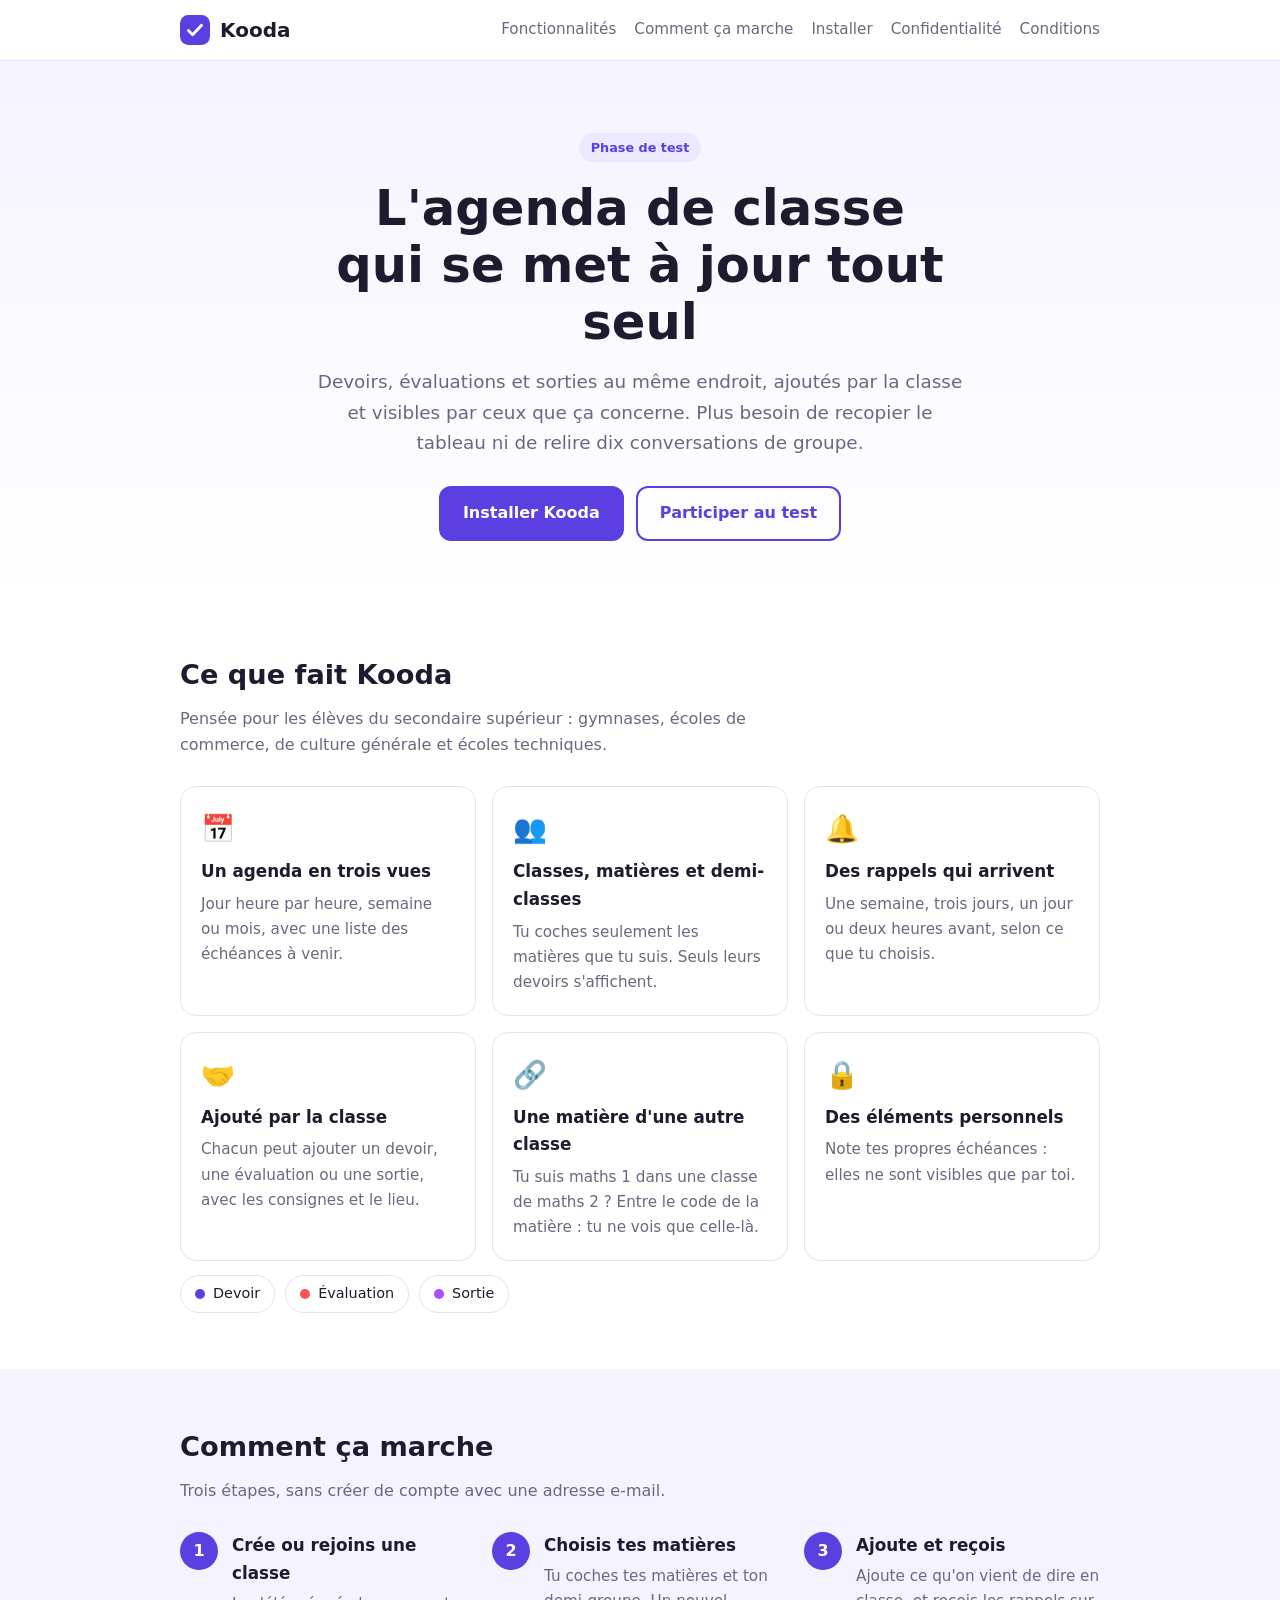
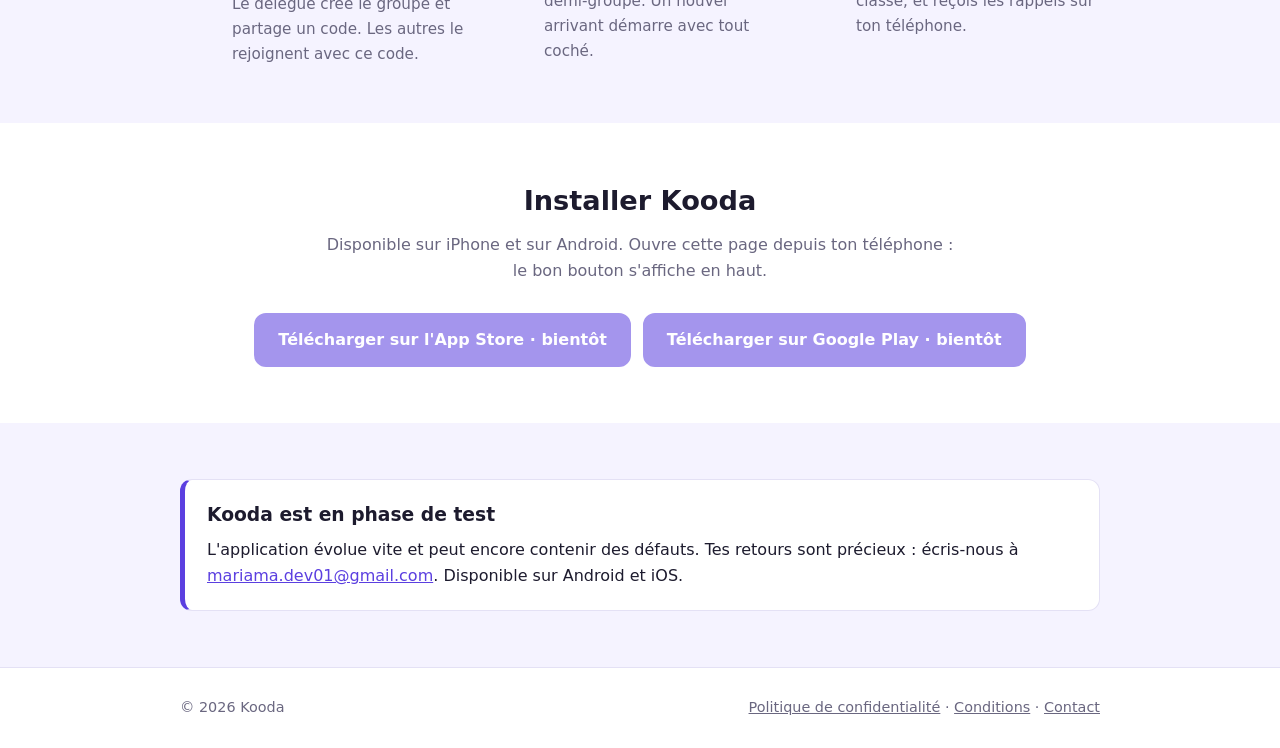
==== index.html @ 92e2d038 "First commit" ====
<!DOCTYPE html>
<html lang="fr">
<head>
  <meta charset="utf-8">
  <meta name="viewport" content="width=device-width, initial-scale=1">
  <meta name="color-scheme" content="light dark">
  <title>Kooda — l'agenda de classe collaboratif</title>
  <meta name="description" content="Kooda centralise les devoirs, évaluations et sorties de ta classe, avec des rappels. Un agenda partagé par les élèves du secondaire supérieur.">
  <!-- Quand l'app iOS est publiée, décommente la ligne ci-dessous (remplace XXXXXXXXXX par l'identifiant App Store) :
  <meta name="apple-itunes-app" content="app-id=XXXXXXXXXX">
  -->
  <link rel="icon" href="data:image/svg+xml,%3Csvg xmlns='http://www.w3.org/2000/svg' viewBox='0 0 32 32'%3E%3Crect width='32' height='32' rx='9' fill='%235b3fe0'/%3E%3Cpath d='M9 16.5l4.5 4.5L23 11' fill='none' stroke='white' stroke-width='3' stroke-linecap='round' stroke-linejoin='round'/%3E%3C/svg%3E">
  <link rel="stylesheet" href="style.css">
</head>
<body>

<header class="site-header">
  <div class="wrap">
    <a class="brand" href="index.html">
      <svg class="logo" viewBox="0 0 32 32" aria-hidden="true">
        <rect width="32" height="32" rx="9"/>
        <path d="M9 16.5l4.5 4.5L23 11" fill="none" stroke="#fff" stroke-width="3" stroke-linecap="round" stroke-linejoin="round"/>
      </svg>
      Kooda
    </a>
    <nav>
      <a href="#fonctionnalites">Fonctionnalités</a>
      <a href="#comment">Comment ça marche</a>
      <a href="#installer">Installer</a>
      <a href="privacy.html">Confidentialité</a>
      <a href="terms.html">Conditions</a>
    </nav>
  </div>
</header>

<main>
  <div class="hero">
    <div class="wrap">
      <span class="badge">Phase de test</span>
      <h1>L'agenda de classe qui se met à jour tout seul</h1>
      <p class="lead">
        Devoirs, évaluations et sorties au même endroit, ajoutés par la classe et visibles
        par ceux que ça concerne. Plus besoin de recopier le tableau ni de relire dix
        conversations de groupe.
      </p>
      <div class="buttons">
        <a class="btn primary" id="hero-install" href="#installer">Installer Kooda</a>
        <a class="btn ghost" href="mailto:mariama.dev01@gmail.com?subject=Participer%20au%20test%20de%20Kooda">Participer au test</a>
      </div>
    </div>
  </div>

  <section id="fonctionnalites">
    <div class="wrap">
      <h2>Ce que fait Kooda</h2>
      <p class="sub">Pensée pour les élèves du secondaire supérieur : gymnases, écoles de commerce, de culture générale et écoles techniques.</p>
      <div class="grid">
        <div class="card">
          <div class="icon">📅</div>
          <h3>Un agenda en trois vues</h3>
          <p>Jour heure par heure, semaine ou mois, avec une liste des échéances à venir.</p>
        </div>
        <div class="card">
          <div class="icon">👥</div>
          <h3>Classes, matières et demi-classes</h3>
          <p>Tu coches seulement les matières que tu suis. Seuls leurs devoirs s'affichent.</p>
        </div>
        <div class="card">
          <div class="icon">🔔</div>
          <h3>Des rappels qui arrivent</h3>
          <p>Une semaine, trois jours, un jour ou deux heures avant, selon ce que tu choisis.</p>
        </div>
        <div class="card">
          <div class="icon">🤝</div>
          <h3>Ajouté par la classe</h3>
          <p>Chacun peut ajouter un devoir, une évaluation ou une sortie, avec les consignes et le lieu.</p>
        </div>
        <div class="card">
          <div class="icon">🔗</div>
          <h3>Une matière d'une autre classe</h3>
          <p>Tu suis maths 1 dans une classe de maths 2 ? Entre le code de la matière : tu ne vois que celle-là.</p>
        </div>
        <div class="card">
          <div class="icon">🔒</div>
          <h3>Des éléments personnels</h3>
          <p>Note tes propres échéances : elles ne sont visibles que par toi.</p>
        </div>
      </div>
      <div class="colors">
        <span class="pill"><span class="dot" style="background:#5b3fe0"></span>Devoir</span>
        <span class="pill"><span class="dot" style="background:#ff5252"></span>Évaluation</span>
        <span class="pill"><span class="dot" style="background:#b04dff"></span>Sortie</span>
      </div>
    </div>
  </section>

  <section id="comment" class="alt">
    <div class="wrap">
      <h2>Comment ça marche</h2>
      <p class="sub">Trois étapes, sans créer de compte avec une adresse e-mail.</p>
      <div class="steps">
        <div class="step">
          <h3>Crée ou rejoins une classe</h3>
          <p>Le délégué crée le groupe et partage un code. Les autres le rejoignent avec ce code.</p>
        </div>
        <div class="step">
          <h3>Choisis tes matières</h3>
          <p>Tu coches tes matières et ton demi-groupe. Un nouvel arrivant démarre avec tout coché.</p>
        </div>
        <div class="step">
          <h3>Ajoute et reçois</h3>
          <p>Ajoute ce qu'on vient de dire en classe, et reçois les rappels sur ton téléphone.</p>
        </div>
      </div>
    </div>
  </section>

  <section id="installer">
    <div class="wrap" style="text-align:center">
      <h2>Installer Kooda</h2>
      <p class="sub" style="margin-left:auto;margin-right:auto">Disponible sur iPhone et sur Android. Ouvre cette page depuis ton téléphone : le bon bouton s'affiche en haut.</p>
      <div class="buttons store-buttons">
        <a class="btn primary" id="btn-ios" href="#installer">App Store</a>
        <a class="btn primary" id="btn-android" href="#installer">Google Play</a>
      </div>
    </div>
  </section>

  <section id="test" class="alt">
    <div class="wrap">
      <div class="notice">
        <h3>Kooda est en phase de test</h3>
        <p>
          L'application évolue vite et peut encore contenir des défauts. Tes retours sont précieux :
          écris-nous à <a href="mailto:mariama.dev01@gmail.com">mariama.dev01@gmail.com</a>.
          Disponible sur Android et iOS.
        </p>
      </div>
    </div>
  </section>
</main>

<footer class="site-footer">
  <div class="wrap">
    <span>© 2026 Kooda</span>
    <span><a href="privacy.html">Politique de confidentialité</a> · <a href="terms.html">Conditions</a> · <a href="mailto:mariama.dev01@gmail.com">Contact</a></span>
  </div>
</footer>

<script src="config.js"></script>
<script>
(function () {
  var cfg = window.KOODA || {};
  var ua = navigator.userAgent;
  var isIOS = /iPhone|iPad|iPod/.test(ua) ||
              (/Macintosh/.test(ua) && navigator.maxTouchPoints > 1); // iPad récent
  var isAndroid = /Android/.test(ua);

  // Boutons de la section « Installer » : actifs seulement si le lien existe
  function setStore(id, url, label) {
    var el = document.getElementById(id);
    if (!el) return;
    if (url) {
      el.href = url;
      el.textContent = label;
    } else {
      el.classList.add('soon');
      el.removeAttribute('href');
      el.setAttribute('aria-disabled', 'true');
      el.textContent = label + ' · bientôt';
    }
  }
  setStore('btn-ios', cfg.appStore, "Télécharger sur l'App Store");
  setStore('btn-android', cfg.playStore, 'Télécharger sur Google Play');

  // Bouton principal : mène directement au bon magasin selon l'appareil
  var hero = document.getElementById('hero-install');
  if (hero) {
    if (isIOS && cfg.appStore) {
      hero.href = cfg.appStore;
      hero.textContent = "Télécharger sur l'App Store";
    } else if (isAndroid && cfg.playStore) {
      hero.href = cfg.playStore;
      hero.textContent = 'Télécharger sur Google Play';
    }
  }
})();
</script>

</body>
</html>
---- style.css ----
:root {
  --bg: #ffffff;
  --bg2: #f5f3ff;
  --card: #ffffff;
  --text: #1d1b2e;
  --muted: #6a6780;
  --primary: #5b3fe0;
  --primary-soft: #ece8ff;
  --border: #e4e1f5;
  --warn: #fff3b0;
  --warn-text: #5c4a00;
  color-scheme: light dark;
}

@media (prefers-color-scheme: dark) {
  :root {
    --bg: #0d0c14;
    --bg2: #14121f;
    --card: #171525;
    --text: #ecebf5;
    --muted: #a09db8;
    --primary: #9b7bff;
    --primary-soft: #241f3d;
    --border: #2a2742;
    --warn: #4a3d00;
    --warn-text: #ffe58a;
  }
}

* { box-sizing: border-box; }
html { scroll-behavior: smooth; }

body {
  margin: 0;
  font-family: system-ui, -apple-system, "Segoe UI", Roboto, Helvetica, Arial, sans-serif;
  background: var(--bg);
  color: var(--text);
  line-height: 1.65;
}

a { color: var(--primary); }
a:hover { text-decoration: none; }

.wrap { max-width: 960px; margin: 0 auto; padding: 0 20px; }

/* ───── En-tête ───── */
.site-header {
  position: sticky;
  top: 0;
  z-index: 10;
  background: color-mix(in srgb, var(--bg) 88%, transparent);
  backdrop-filter: blur(8px);
  border-bottom: 1px solid var(--border);
}
.site-header .wrap {
  display: flex;
  align-items: center;
  justify-content: space-between;
  gap: 16px;
  min-height: 60px;
  flex-wrap: wrap;
}
.brand {
  display: flex;
  align-items: center;
  gap: 10px;
  font-weight: 800;
  font-size: 1.25rem;
  color: var(--text);
  text-decoration: none;
}
.logo { width: 30px; height: 30px; }
.logo rect { fill: var(--primary); }
.site-header nav { display: flex; gap: 18px; flex-wrap: wrap; }
.site-header nav a {
  color: var(--muted);
  text-decoration: none;
  font-size: 0.95rem;
  font-weight: 500;
}
.site-header nav a:hover { color: var(--primary); }

/* ───── Accueil ───── */
.hero {
  background: linear-gradient(180deg, var(--bg2), var(--bg));
  padding: 72px 0 56px;
  text-align: center;
}
.badge {
  display: inline-block;
  background: var(--primary-soft);
  color: var(--primary);
  font-weight: 700;
  font-size: 0.8rem;
  padding: 4px 12px;
  border-radius: 999px;
  margin-bottom: 18px;
}
.hero h1 {
  font-size: clamp(2rem, 5vw, 3.1rem);
  line-height: 1.15;
  margin: 0 auto 16px;
  max-width: 18ch;
}
.hero p.lead {
  font-size: 1.15rem;
  color: var(--muted);
  max-width: 56ch;
  margin: 0 auto 28px;
}
.buttons { display: flex; gap: 12px; justify-content: center; flex-wrap: wrap; }
.btn {
  display: inline-block;
  padding: 12px 22px;
  border-radius: 12px;
  font-weight: 700;
  text-decoration: none;
  border: 2px solid var(--primary);
}
.btn.primary { background: var(--primary); color: #fff; }
.btn.ghost { color: var(--primary); }
.btn:hover { opacity: 0.9; }

section { padding: 56px 0; }
section.alt { background: var(--bg2); }
section h2 { font-size: 1.7rem; margin: 0 0 8px; }
section p.sub { color: var(--muted); margin: 0 0 28px; max-width: 62ch; }

.grid {
  display: grid;
  gap: 16px;
  grid-template-columns: repeat(auto-fit, minmax(260px, 1fr));
}
.card {
  background: var(--card);
  border: 1px solid var(--border);
  border-radius: 16px;
  padding: 20px;
}
.card .icon { font-size: 1.7rem; margin-bottom: 6px; }
.card h3 { margin: 0 0 6px; font-size: 1.05rem; }
.card p { margin: 0; color: var(--muted); font-size: 0.95rem; }

.steps { counter-reset: step; display: grid; gap: 16px; grid-template-columns: repeat(auto-fit, minmax(240px, 1fr)); }
.step { position: relative; padding-left: 52px; }
.step::before {
  counter-increment: step;
  content: counter(step);
  position: absolute;
  left: 0;
  top: 0;
  width: 38px;
  height: 38px;
  border-radius: 50%;
  background: var(--primary);
  color: #fff;
  font-weight: 800;
  display: grid;
  place-items: center;
}
.step h3 { margin: 0 0 4px; font-size: 1.05rem; }
.step p { margin: 0; color: var(--muted); font-size: 0.95rem; }

.colors { display: flex; gap: 10px; flex-wrap: wrap; margin-top: 14px; }
.pill {
  display: inline-flex;
  align-items: center;
  gap: 8px;
  padding: 6px 14px;
  border-radius: 999px;
  border: 1px solid var(--border);
  background: var(--card);
  font-size: 0.9rem;
}
.dot { width: 10px; height: 10px; border-radius: 50%; display: inline-block; }

.notice {
  background: var(--card);
  border: 1px solid var(--border);
  border-left: 5px solid var(--primary);
  border-radius: 12px;
  padding: 20px 22px;
}
.notice h3 { margin: 0 0 6px; }
.notice p { margin: 0; }

/* ───── Pied de page ───── */
.site-footer {
  border-top: 1px solid var(--border);
  padding: 28px 0;
  color: var(--muted);
  font-size: 0.9rem;
}
.site-footer .wrap {
  display: flex;
  justify-content: space-between;
  gap: 12px;
  flex-wrap: wrap;
}
.site-footer a { color: var(--muted); }
.site-footer a:hover { color: var(--primary); }

/* ───── Pages de texte (politique de confidentialité) ───── */
.doc { padding: 40px 0 64px; max-width: 760px; margin: 0 auto; }
.doc h1 { font-size: 2.1rem; line-height: 1.2; margin: 0 0 6px; }
.doc .meta { color: var(--muted); margin: 0 0 28px; font-size: 0.95rem; }
.doc h2 {
  font-size: 1.3rem;
  margin: 40px 0 10px;
  padding-top: 8px;
  border-top: 1px solid var(--border);
}
.doc h3 { font-size: 1.05rem; margin: 22px 0 6px; }
.doc ul { padding-left: 22px; }
.doc li { margin: 4px 0; }
.summary {
  background: var(--primary-soft);
  border-radius: 14px;
  padding: 18px 22px;
  margin: 0 0 8px;
}
.summary h2 { border: 0; margin: 0 0 6px; padding: 0; font-size: 1.1rem; }
.summary ul { margin: 0; }

.table-scroll { overflow-x: auto; margin: 12px 0; }
table { border-collapse: collapse; width: 100%; font-size: 0.95rem; }
th, td {
  text-align: left;
  vertical-align: top;
  padding: 10px 12px;
  border: 1px solid var(--border);
}
th { background: var(--bg2); }

/* Champs que tu dois remplir : impossible de les rater */
.todo {
  background: var(--warn);
  color: var(--warn-text);
  font-weight: 700;
  border-radius: 4px;
  padding: 0 4px;
}

@media (max-width: 560px) {
  .hero { padding: 48px 0 40px; }
  section { padding: 40px 0; }
}

/* ───── Boutons des magasins (désactivés tant que le lien n'existe pas) ───── */
.btn.soon { opacity: 0.55; pointer-events: none; }
.store-buttons { margin-top: 8px; }
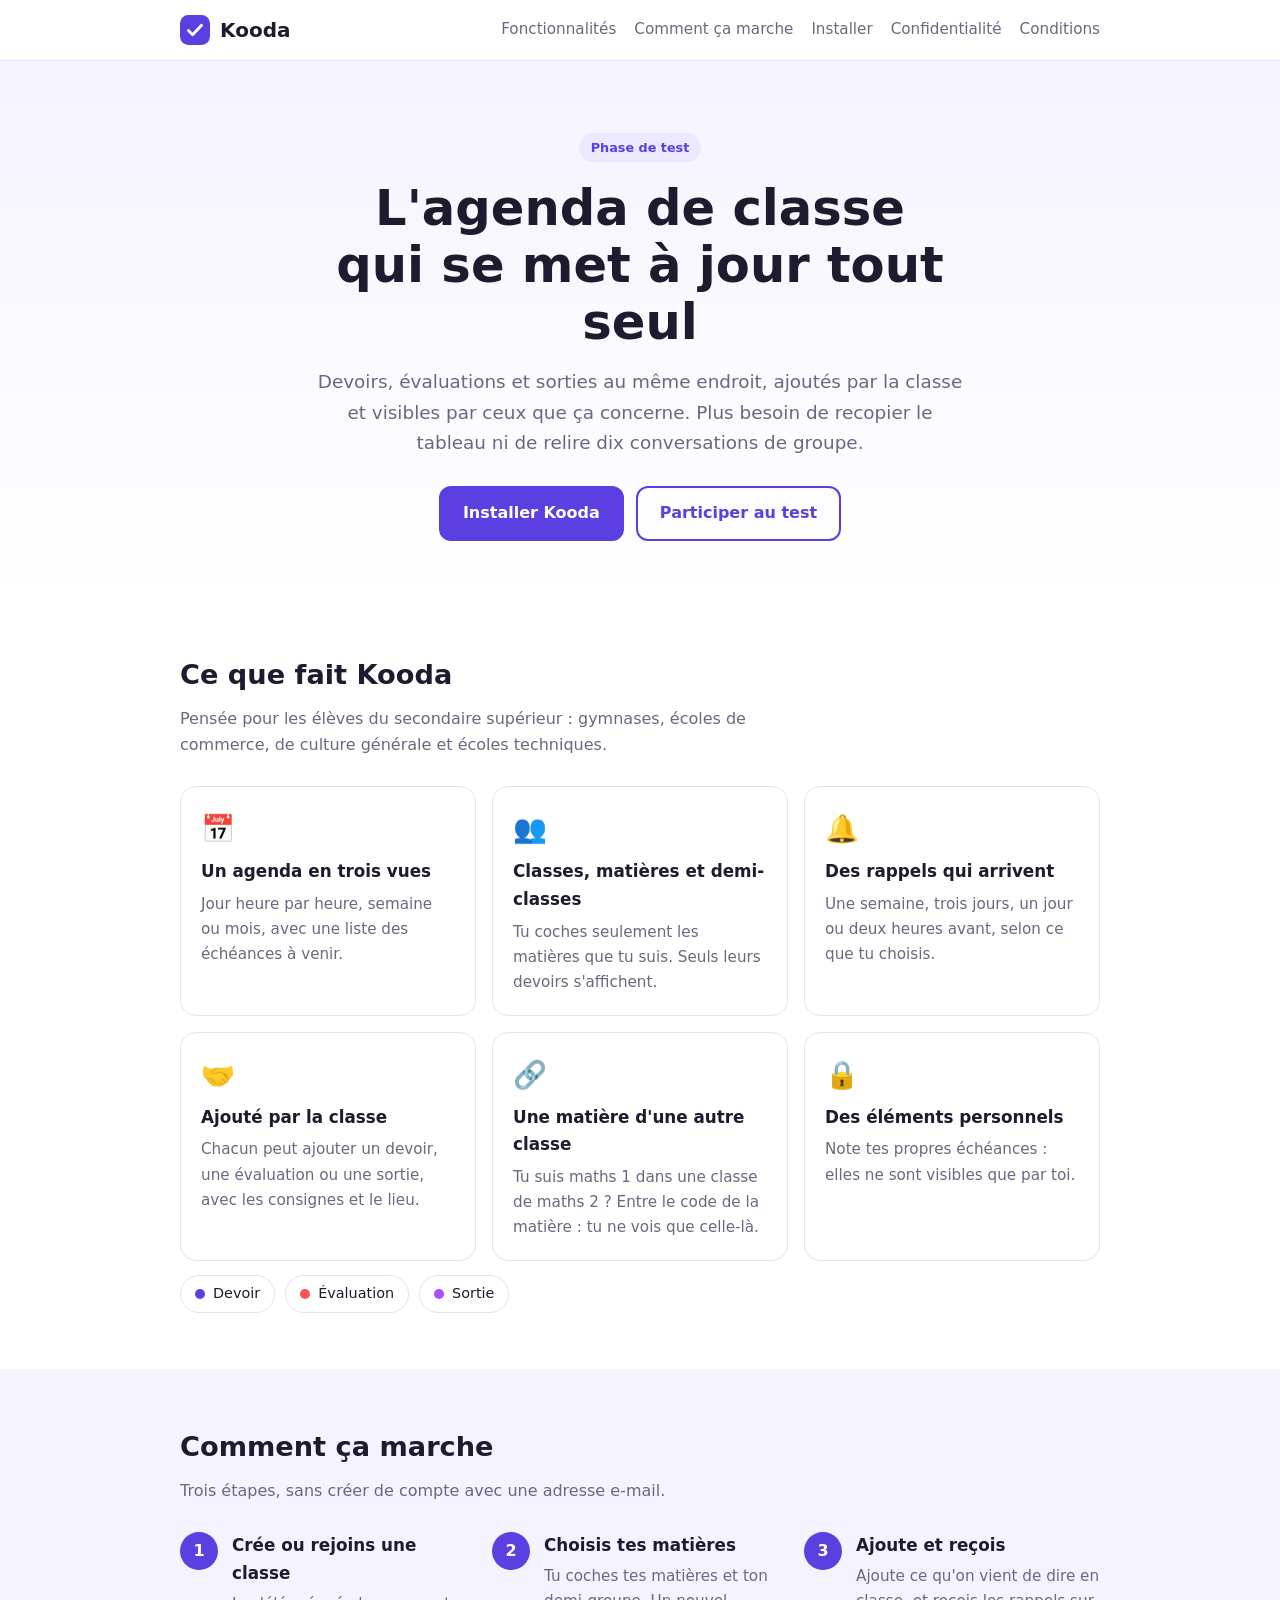
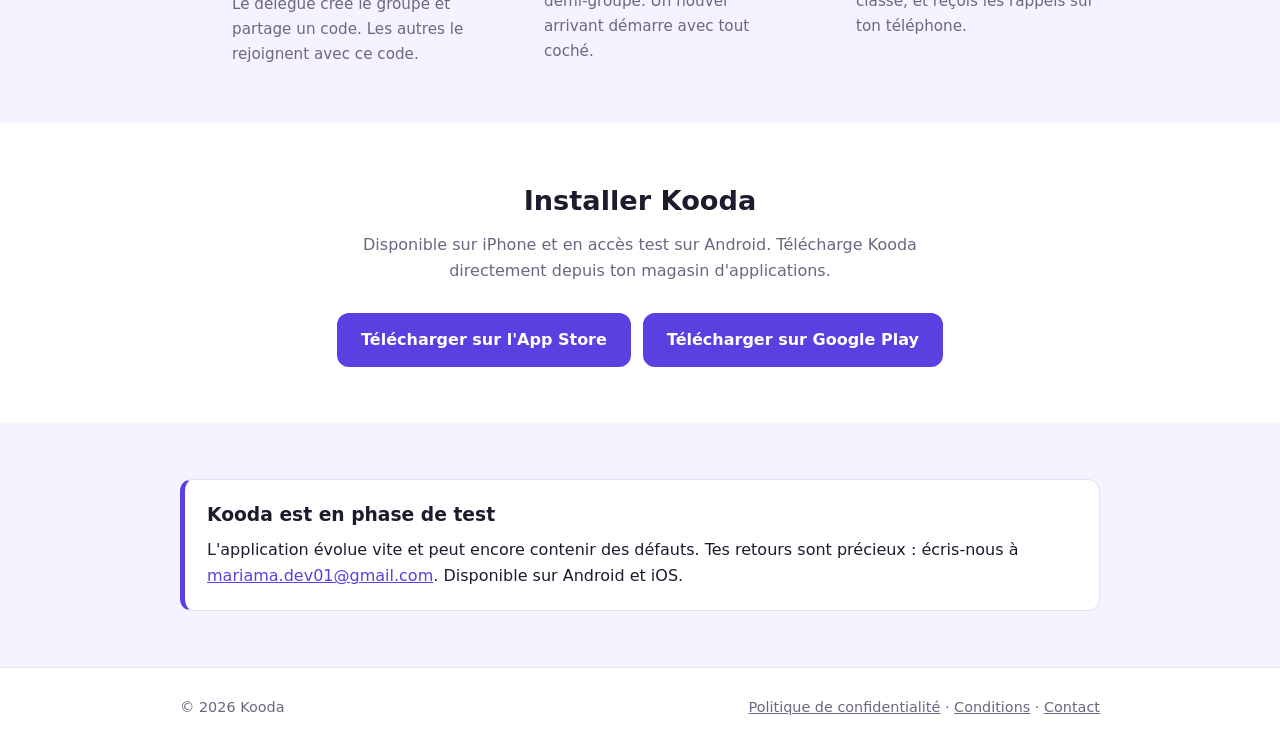
==== commit f6a0eef5: "Update index.html" ====
--- a/index.html
+++ b/index.html
@@ -118,7 +118,9 @@
   <section id="installer">
     <div class="wrap" style="text-align:center">
       <h2>Installer Kooda</h2>
-      <p class="sub" style="margin-left:auto;margin-right:auto">Disponible sur iPhone et sur Android. Ouvre cette page depuis ton téléphone : le bon bouton s'affiche en haut.</p>
+      <p class="sub" style="margin-left:auto;margin-right:auto">
+        Disponible sur iPhone et en accès test sur Android. Télécharge Kooda directement depuis ton magasin d'applications.
+      </p>
       <div class="buttons store-buttons">
         <a class="btn primary" id="btn-ios" href="#installer">App Store</a>
         <a class="btn primary" id="btn-android" href="#installer">Google Play</a>
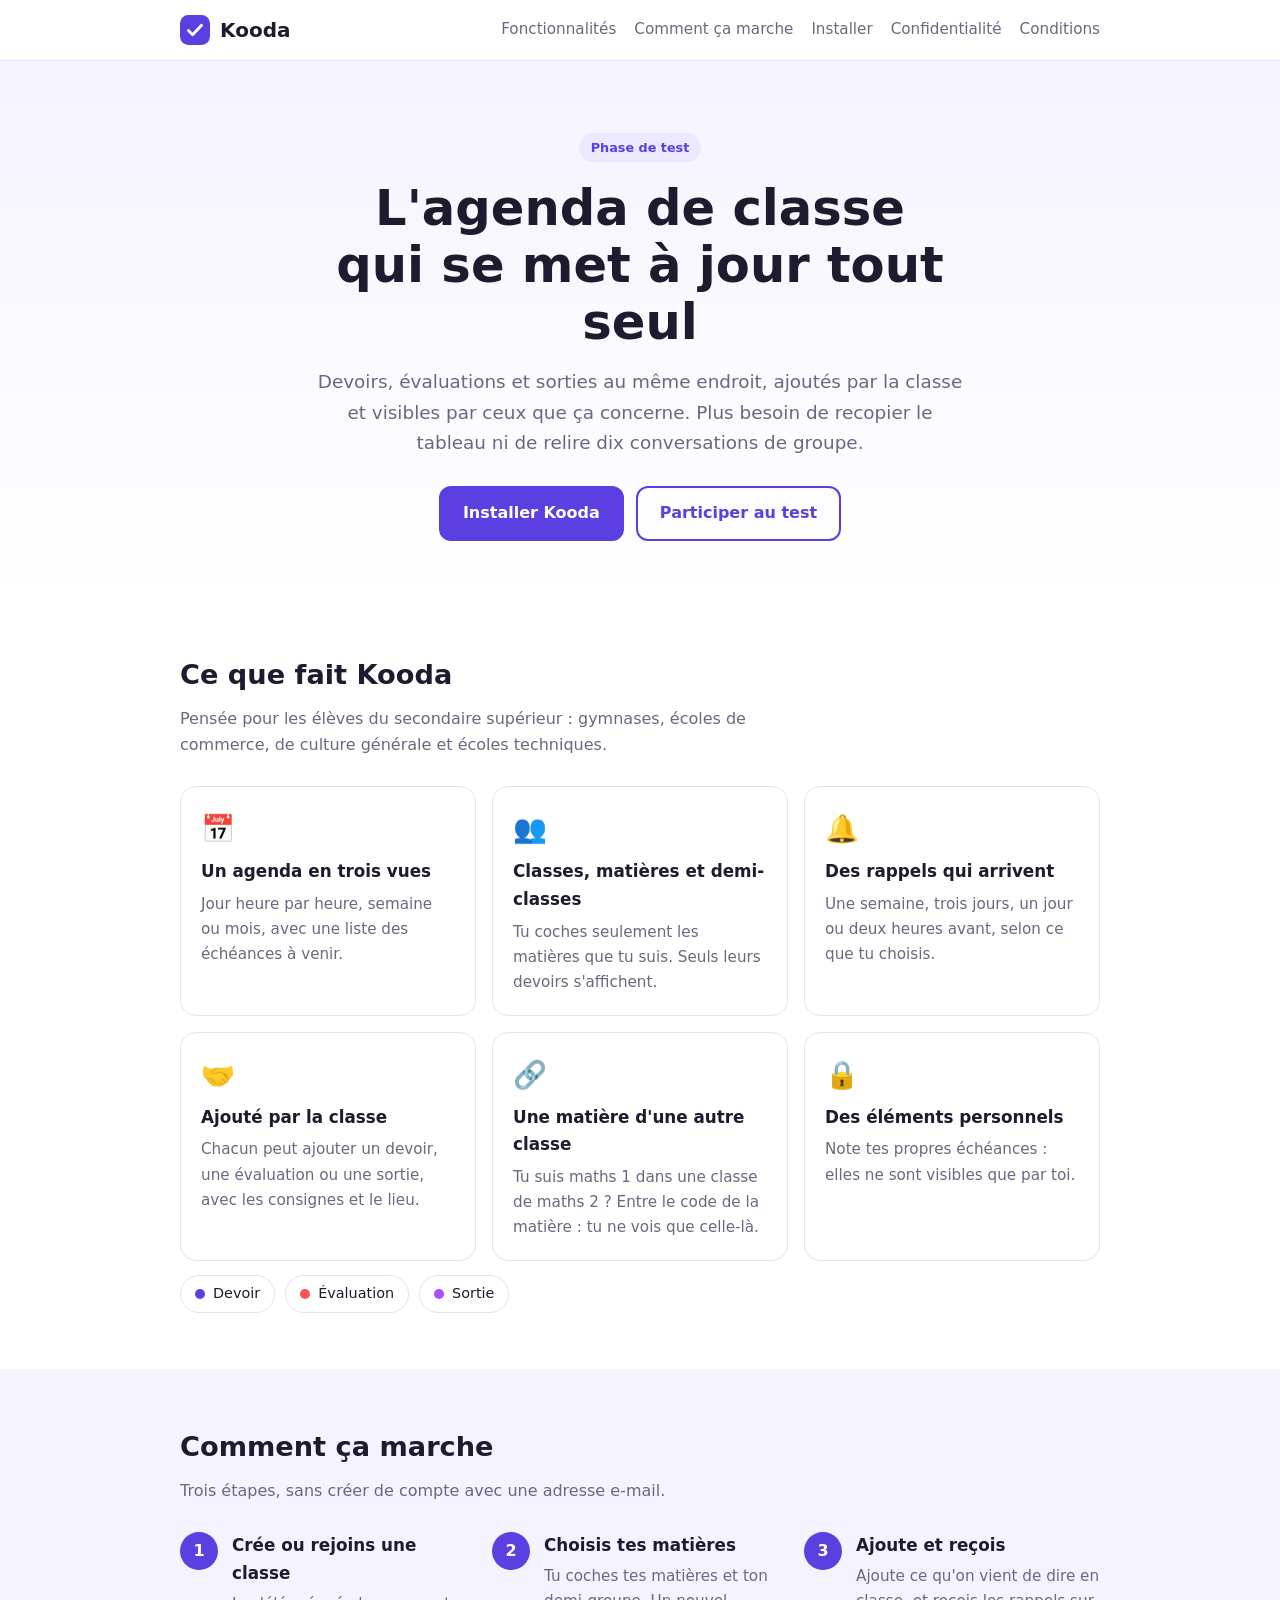
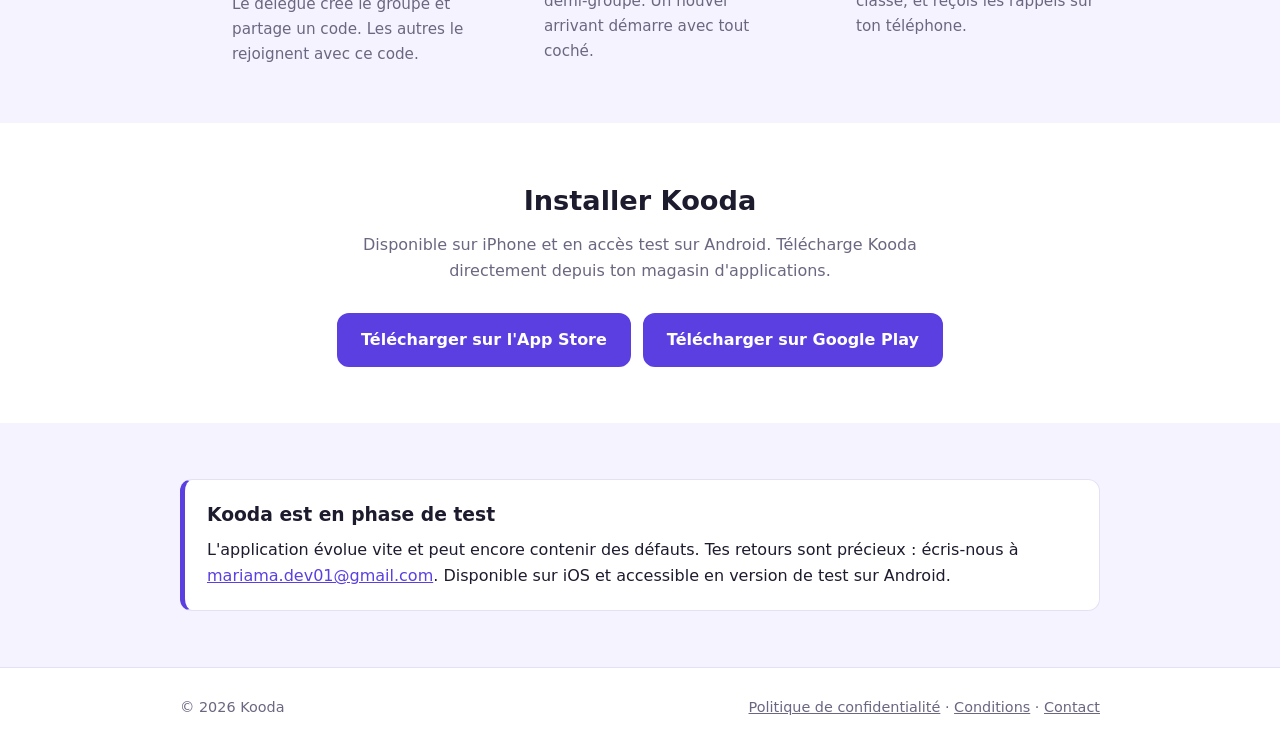
==== commit 16ee53ca: "Update index.html" ====
--- a/index.html
+++ b/index.html
@@ -135,7 +135,7 @@
         <p>
           L'application évolue vite et peut encore contenir des défauts. Tes retours sont précieux :
           écris-nous à <a href="mailto:mariama.dev01@gmail.com">mariama.dev01@gmail.com</a>.
-          Disponible sur Android et iOS.
+          Disponible sur iOS et accessible en version de test sur Android.
         </p>
       </div>
     </div>
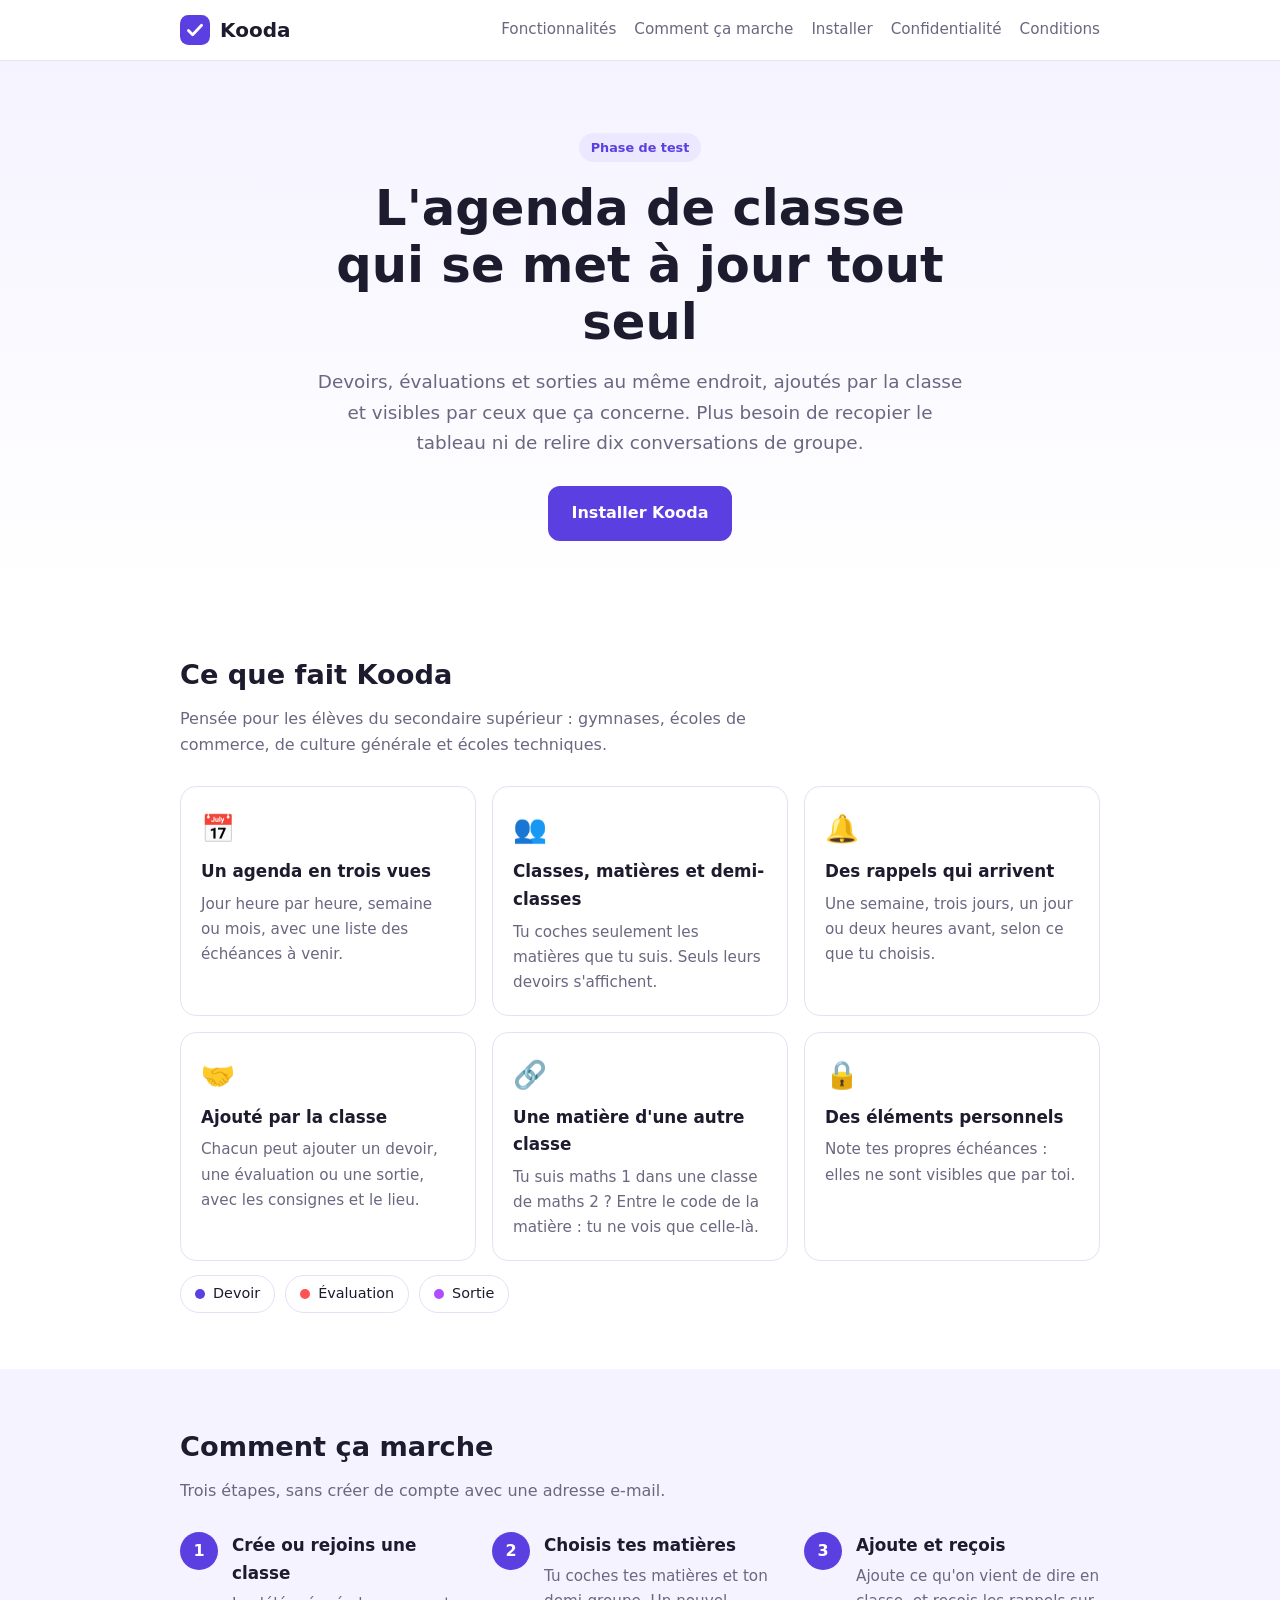
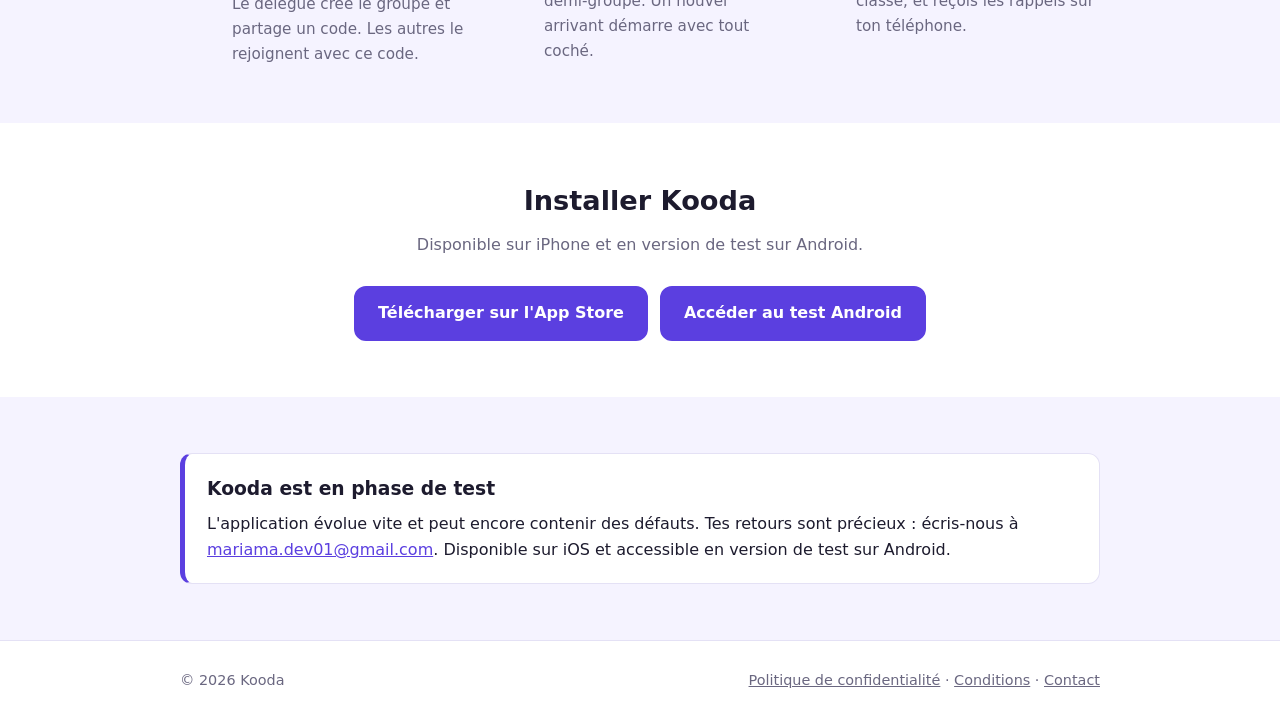
==== commit 46d6278b: "Update index.html" ====
--- a/index.html
+++ b/index.html
@@ -45,7 +45,6 @@
       </p>
       <div class="buttons">
         <a class="btn primary" id="hero-install" href="#installer">Installer Kooda</a>
-        <a class="btn ghost" href="mailto:mariama.dev01@gmail.com?subject=Participer%20au%20test%20de%20Kooda">Participer au test</a>
       </div>
     </div>
   </div>
@@ -119,11 +118,22 @@
     <div class="wrap" style="text-align:center">
       <h2>Installer Kooda</h2>
       <p class="sub" style="margin-left:auto;margin-right:auto">
-        Disponible sur iPhone et en accès test sur Android. Télécharge Kooda directement depuis ton magasin d'applications.
+        Disponible sur iPhone et en version de test sur Android.
       </p>
+  
       <div class="buttons store-buttons">
-        <a class="btn primary" id="btn-ios" href="#installer">App Store</a>
-        <a class="btn primary" id="btn-android" href="#installer">Google Play</a>
+        <a
+          class="btn primary"
+          href="https://apps.apple.com/ch/app/kooda/id6822682596"
+        >
+          Télécharger sur l'App Store
+        </a>
+        <a
+          class="btn primary"
+          href="https://linktr.ee/kooda_testers"
+        >
+          Accéder au test Android
+        </a>
       </div>
     </div>
   </section>
@@ -132,11 +142,12 @@
     <div class="wrap">
       <div class="notice">
         <h3>Kooda est en phase de test</h3>
-        <p>
-          L'application évolue vite et peut encore contenir des défauts. Tes retours sont précieux :
-          écris-nous à <a href="mailto:mariama.dev01@gmail.com">mariama.dev01@gmail.com</a>.
-          Disponible sur iOS et accessible en version de test sur Android.
-        </p>
+          <p>
+            L'application évolue vite et peut encore contenir des défauts.
+            Tes retours sont précieux : écris-nous à
+            <a href="mailto:mariama.dev01@gmail.com">mariama.dev01@gmail.com</a>.
+            Disponible sur iOS et accessible en version de test sur Android.
+          </p>
       </div>
     </div>
   </section>
@@ -152,38 +163,23 @@
 <script src="config.js"></script>
 <script>
 (function () {
-  var cfg = window.KOODA || {};
   var ua = navigator.userAgent;
+
   var isIOS = /iPhone|iPad|iPod/.test(ua) ||
-              (/Macintosh/.test(ua) && navigator.maxTouchPoints > 1); // iPad récent
+              (/Macintosh/.test(ua) && navigator.maxTouchPoints > 1);
+
   var isAndroid = /Android/.test(ua);
 
-  // Boutons de la section « Installer » : actifs seulement si le lien existe
-  function setStore(id, url, label) {
-    var el = document.getElementById(id);
-    if (!el) return;
-    if (url) {
-      el.href = url;
-      el.textContent = label;
-    } else {
-      el.classList.add('soon');
-      el.removeAttribute('href');
-      el.setAttribute('aria-disabled', 'true');
-      el.textContent = label + ' · bientôt';
-    }
-  }
-  setStore('btn-ios', cfg.appStore, "Télécharger sur l'App Store");
-  setStore('btn-android', cfg.playStore, 'Télécharger sur Google Play');
+  var hero = document.getElementById('hero-install');
 
-  // Bouton principal : mène directement au bon magasin selon l'appareil
-  var hero = document.getElementById('hero-install');
   if (hero) {
-    if (isIOS && cfg.appStore) {
-      hero.href = cfg.appStore;
+    if (isIOS) {
+      hero.href = "https://apps.apple.com/ch/app/kooda/id6822682596";
       hero.textContent = "Télécharger sur l'App Store";
-    } else if (isAndroid && cfg.playStore) {
-      hero.href = cfg.playStore;
-      hero.textContent = 'Télécharger sur Google Play';
+    } 
+    else if (isAndroid) {
+      hero.href = "https://linktr.ee/kooda_testers";
+      hero.textContent = "Accéder au test Android";
     }
   }
 })();
